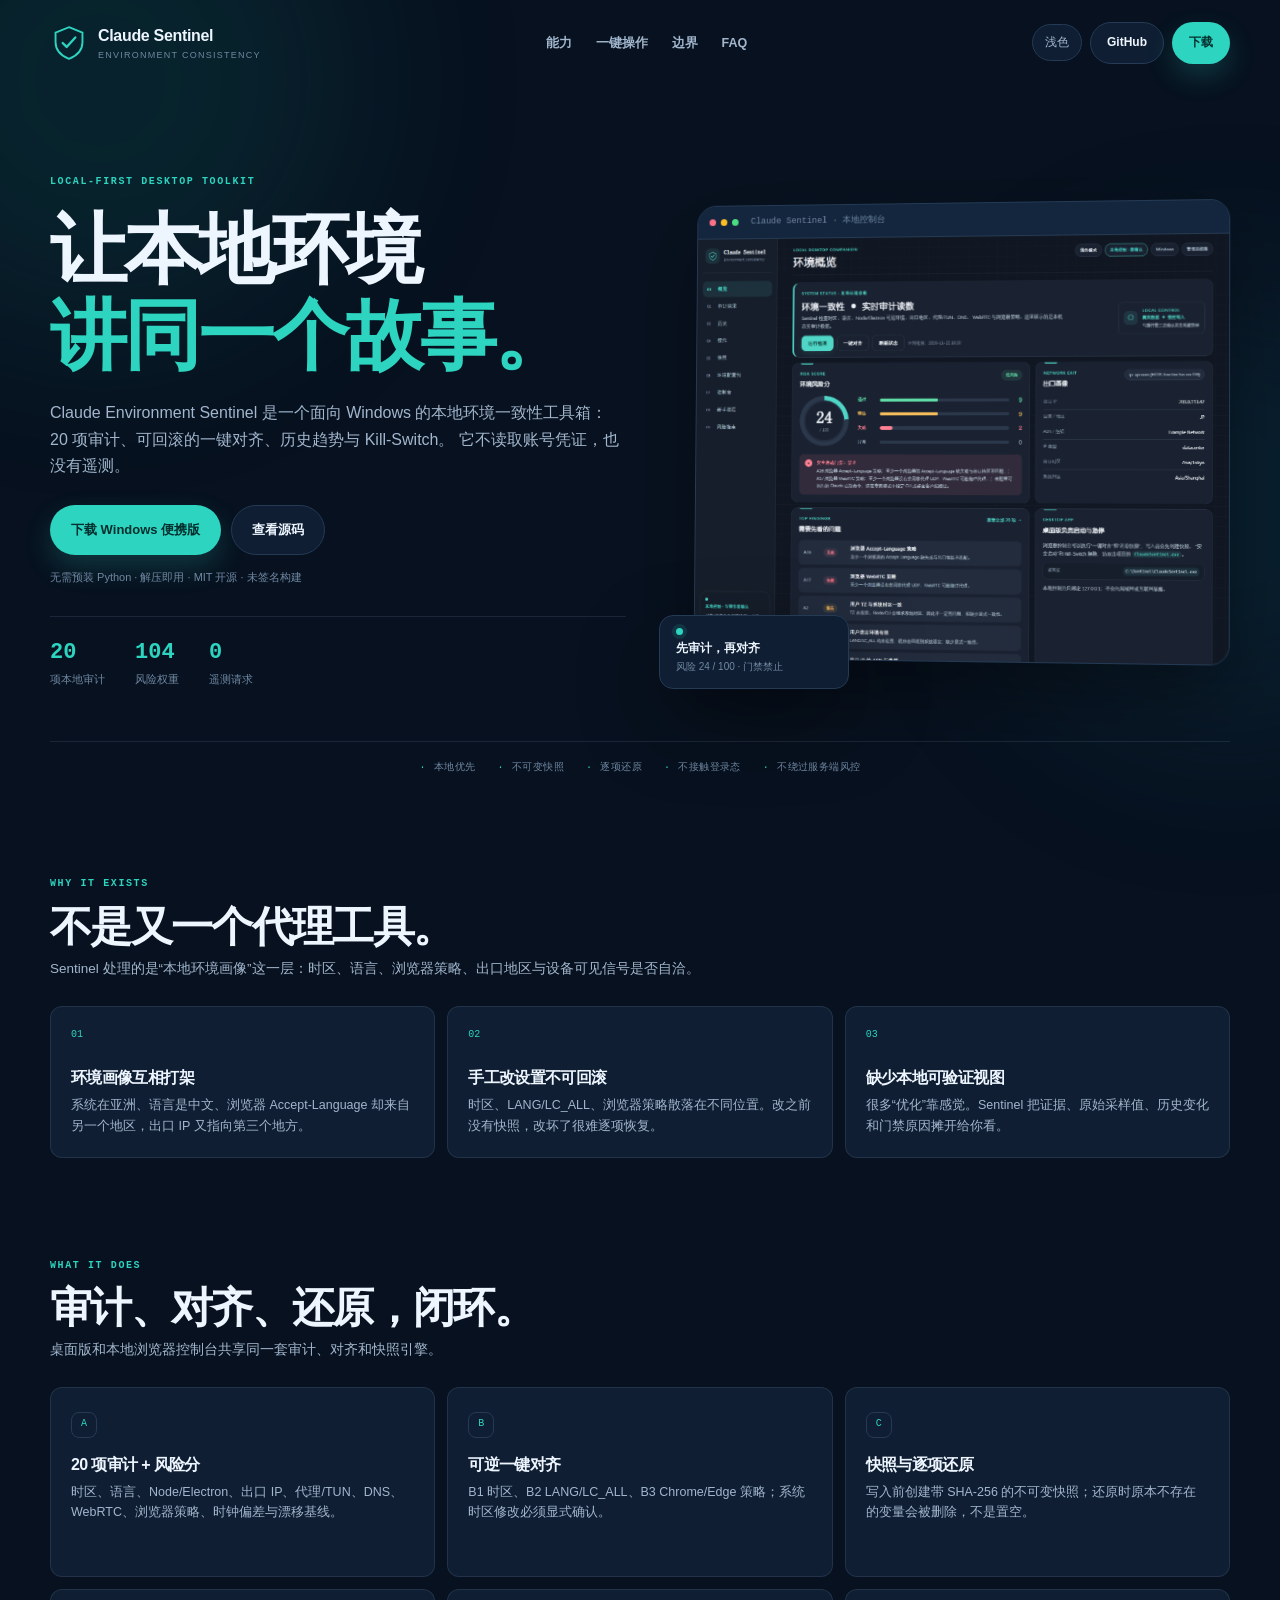
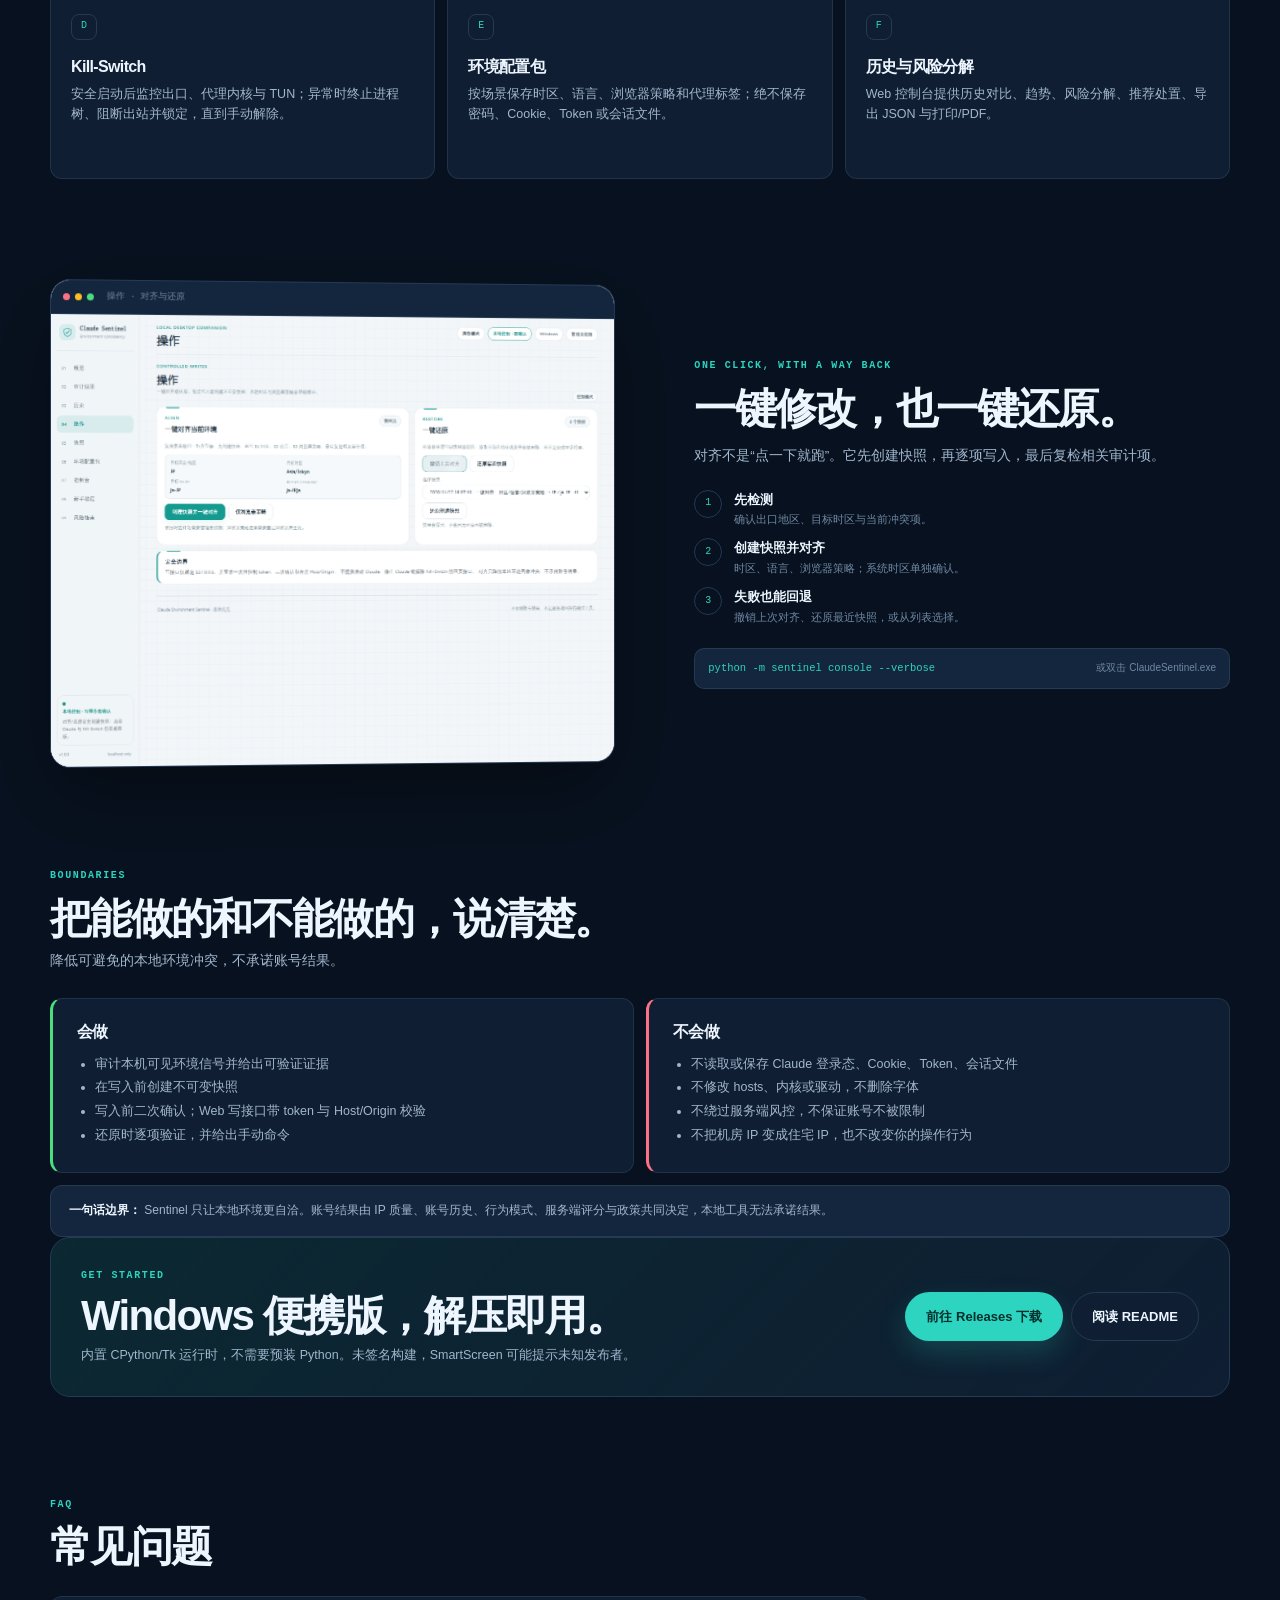
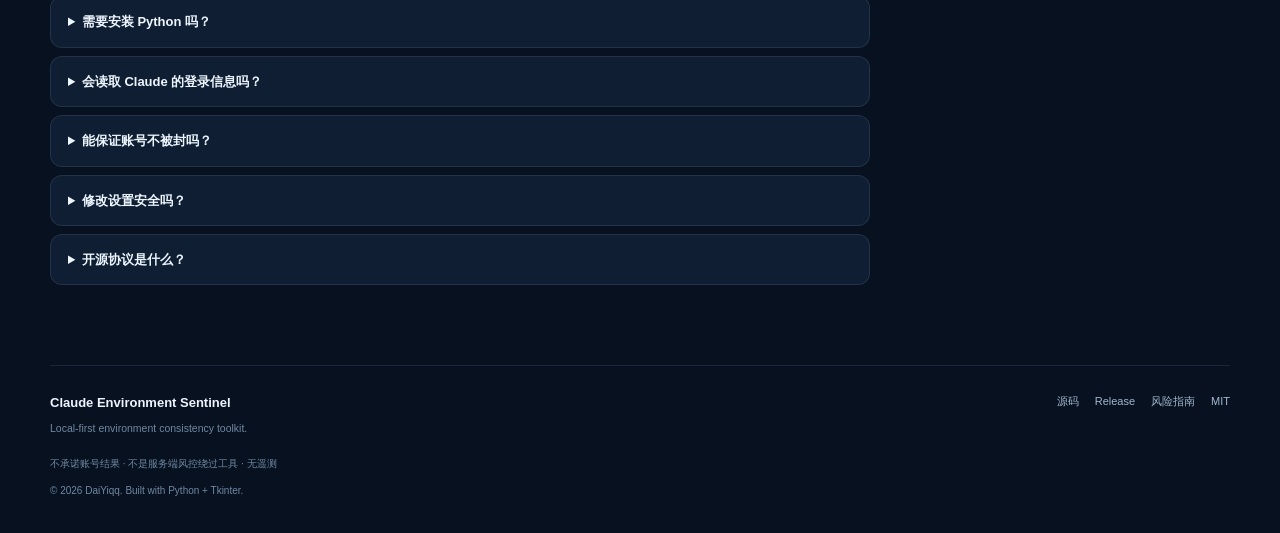
==== docs/index.html @ eeff3983 "Initial open-source release" ====
<!doctype html>
<html lang="zh-CN" data-theme="dark">
<head>
  <meta charset="utf-8">
  <meta name="viewport" content="width=device-width, initial-scale=1">
  <meta name="color-scheme" content="dark light">
  <meta name="theme-color" content="#07111f">
  <title>Claude Environment Sentinel — 本地环境一致性工具箱</title>
  <meta name="description" content="20 项本地环境审计、可回滚的一键对齐、历史趋势与 Kill-Switch。Windows 便携版，开源，本地优先。">
  <meta property="og:type" content="website">
  <meta property="og:title" content="Claude Environment Sentinel">
  <meta property="og:description" content="让本地环境讲同一个故事。20 项审计、快照式一键对齐、可回滚还原与 Kill-Switch。">
  <meta property="og:url" content="https://daiyiqq.github.io/claude-environment-sentinel/">
  <meta property="og:image" content="https://daiyiqq.github.io/claude-environment-sentinel/assets/overview-dark.png">
  <meta name="twitter:card" content="summary_large_image">
  <link rel="icon" href="assets/favicon.svg" type="image/svg+xml">
  <link rel="stylesheet" href="assets/site.css">
  <script>
    (function () {
      try {
        var forced = new URLSearchParams(window.location.search).get("theme");
        var saved = forced === "light" || forced === "dark" ? forced : localStorage.getItem("sentinel-site-theme");
        if (saved === "light" || saved === "dark") {
          document.documentElement.dataset.theme = saved;
          document.documentElement.style.colorScheme = saved;
        }
      } catch (_error) {}
    })();
  </script>
</head>
<body>
  <div class="ambient ambient-a" aria-hidden="true"></div>
  <div class="ambient ambient-b" aria-hidden="true"></div>

  <header class="site-header">
    <a class="brand" href="./" aria-label="Claude Environment Sentinel 首页">
      <svg class="brand-logo" viewBox="0 0 48 48" aria-hidden="true">
        <path d="M24 4 41 11v12c0 10-7 17-17 21C14 40 7 33 7 23V11L24 4Z" fill="none" stroke="currentColor" stroke-width="2.4"/>
        <path d="m16 24 5 5 11-12" fill="none" stroke="currentColor" stroke-width="3" stroke-linecap="round" stroke-linejoin="round"/>
      </svg>
      <span>
        <strong>Claude Sentinel</strong>
        <small>Environment consistency</small>
      </span>
    </a>
    <nav class="site-nav" aria-label="页面导航">
      <a href="#features">能力</a>
      <a href="#workflow">一键操作</a>
      <a href="#safety">边界</a>
      <a href="#faq">FAQ</a>
    </nav>
    <div class="header-actions">
      <button id="theme-toggle" class="theme-button" type="button" aria-label="切换深浅色">浅色</button>
      <a class="button button-ghost" href="https://github.com/DaiYiqq/claude-environment-sentinel">GitHub</a>
      <a class="button button-primary" href="https://github.com/DaiYiqq/claude-environment-sentinel/releases/latest">下载</a>
    </div>
  </header>

  <main>
    <section class="hero">
      <div class="hero-copy">
        <div class="eyebrow">LOCAL-FIRST DESKTOP TOOLKIT</div>
        <h1>让本地环境<br><em>讲同一个故事。</em></h1>
        <p class="lede">
          Claude Environment Sentinel 是一个面向 Windows 的本地环境一致性工具箱：
          20 项审计、可回滚的一键对齐、历史趋势与 Kill-Switch。
          它不读取账号凭证，也没有遥测。
        </p>
        <div class="hero-actions">
          <a class="button button-primary button-lg" href="https://github.com/DaiYiqq/claude-environment-sentinel/releases/latest">下载 Windows 便携版</a>
          <a class="button button-ghost button-lg" href="https://github.com/DaiYiqq/claude-environment-sentinel">查看源码</a>
        </div>
        <p class="hero-note">无需预装 Python · 解压即用 · MIT 开源 · 未签名构建</p>
        <dl class="hero-stats">
          <div><dt>20</dt><dd>项本地审计</dd></div>
          <div><dt>104</dt><dd>风险权重</dd></div>
          <div><dt>0</dt><dd>遥测请求</dd></div>
        </dl>
      </div>
      <div class="hero-visual">
        <div class="shot-frame">
          <div class="shot-bar"><span></span><span></span><span></span><small>Claude Sentinel · 本地控制台</small></div>
          <img src="assets/overview-dark.png" alt="Claude Environment Sentinel 环境概览界面" width="1414" height="1107">
        </div>
        <div class="floating-card">
          <span class="status-dot"></span>
          <strong>先审计，再对齐</strong>
          <small>风险 24 / 100 · 门禁禁止</small>
        </div>
      </div>
    </section>

    <section class="trust-strip" aria-label="产品原则">
      <span>本地优先</span>
      <span>不可变快照</span>
      <span>逐项还原</span>
      <span>不接触登录态</span>
      <span>不绕过服务端风控</span>
    </section>

    <section class="section" id="problem">
      <div class="section-heading">
        <div class="eyebrow">WHY IT EXISTS</div>
        <h2>不是又一个代理工具。</h2>
        <p>Sentinel 处理的是“本地环境画像”这一层：时区、语言、浏览器策略、出口地区与设备可见信号是否自洽。</p>
      </div>
      <div class="grid three">
        <article class="card">
          <div class="icon">01</div>
          <h3>环境画像互相打架</h3>
          <p>系统在亚洲、语言是中文、浏览器 Accept-Language 却来自另一个地区，出口 IP 又指向第三个地方。</p>
        </article>
        <article class="card">
          <div class="icon">02</div>
          <h3>手工改设置不可回滚</h3>
          <p>时区、LANG/LC_ALL、浏览器策略散落在不同位置。改之前没有快照，改坏了很难逐项恢复。</p>
        </article>
        <article class="card">
          <div class="icon">03</div>
          <h3>缺少本地可验证视图</h3>
          <p>很多“优化”靠感觉。Sentinel 把证据、原始采样值、历史变化和门禁原因摊开给你看。</p>
        </article>
      </div>
    </section>

    <section class="section" id="features">
      <div class="section-heading">
        <div class="eyebrow">WHAT IT DOES</div>
        <h2>审计、对齐、还原，闭环。</h2>
        <p>桌面版和本地浏览器控制台共享同一套审计、对齐和快照引擎。</p>
      </div>
      <div class="grid three feature-grid">
        <article class="card feature">
          <span class="tag">A</span>
          <h3>20 项审计 + 风险分</h3>
          <p>时区、语言、Node/Electron、出口 IP、代理/TUN、DNS、WebRTC、浏览器策略、时钟偏差与漂移基线。</p>
        </article>
        <article class="card feature">
          <span class="tag">B</span>
          <h3>可逆一键对齐</h3>
          <p>B1 时区、B2 LANG/LC_ALL、B3 Chrome/Edge 策略；系统时区修改必须显式确认。</p>
        </article>
        <article class="card feature">
          <span class="tag">C</span>
          <h3>快照与逐项还原</h3>
          <p>写入前创建带 SHA-256 的不可变快照；还原时原本不存在的变量会被删除，不是置空。</p>
        </article>
        <article class="card feature">
          <span class="tag">D</span>
          <h3>Kill-Switch</h3>
          <p>安全启动后监控出口、代理内核与 TUN；异常时终止进程树、阻断出站并锁定，直到手动解除。</p>
        </article>
        <article class="card feature">
          <span class="tag">E</span>
          <h3>环境配置包</h3>
          <p>按场景保存时区、语言、浏览器策略和代理标签；绝不保存密码、Cookie、Token 或会话文件。</p>
        </article>
        <article class="card feature">
          <span class="tag">F</span>
          <h3>历史与风险分解</h3>
          <p>Web 控制台提供历史对比、趋势、风险分解、推荐处置、导出 JSON 与打印/PDF。</p>
        </article>
      </div>
    </section>

    <section class="section split" id="workflow">
      <div class="split-media">
        <div class="shot-frame light-frame">
          <div class="shot-bar"><span></span><span></span><span></span><small>操作 · 对齐与还原</small></div>
          <img src="assets/actions-light.png" alt="一键对齐与一键还原操作界面" width="1414" height="1107" loading="lazy">
        </div>
      </div>
      <div class="split-copy">
        <div class="eyebrow">ONE CLICK, WITH A WAY BACK</div>
        <h2>一键修改，也一键还原。</h2>
        <p>对齐不是“点一下就跑”。它先创建快照，再逐项写入，最后复检相关审计项。</p>
        <ol class="steps">
          <li><span>1</span><div><strong>先检测</strong><small>确认出口地区、目标时区与当前冲突项。</small></div></li>
          <li><span>2</span><div><strong>创建快照并对齐</strong><small>时区、语言、浏览器策略；系统时区单独确认。</small></div></li>
          <li><span>3</span><div><strong>失败也能回退</strong><small>撤销上次对齐、还原最近快照，或从列表选择。</small></div></li>
        </ol>
        <div class="mini-code"><code>python -m sentinel console --verbose</code><span>或双击 ClaudeSentinel.exe</span></div>
      </div>
    </section>

    <section class="section" id="safety">
      <div class="section-heading">
        <div class="eyebrow">BOUNDARIES</div>
        <h2>把能做的和不能做的，说清楚。</h2>
        <p>降低可避免的本地环境冲突，不承诺账号结果。</p>
      </div>
      <div class="grid two safety-grid">
        <article class="card safety-card good">
          <h3>会做</h3>
          <ul>
            <li>审计本机可见环境信号并给出可验证证据</li>
            <li>在写入前创建不可变快照</li>
            <li>写入前二次确认；Web 写接口带 token 与 Host/Origin 校验</li>
            <li>还原时逐项验证，并给出手动命令</li>
          </ul>
        </article>
        <article class="card safety-card bad">
          <h3>不会做</h3>
          <ul>
            <li>不读取或保存 Claude 登录态、Cookie、Token、会话文件</li>
            <li>不修改 hosts、内核或驱动，不删除字体</li>
            <li>不绕过服务端风控，不保证账号不被限制</li>
            <li>不把机房 IP 变成住宅 IP，也不改变你的操作行为</li>
          </ul>
        </article>
      </div>
      <div class="boundary-note">
        <strong>一句话边界：</strong>
        Sentinel 只让本地环境更自洽。账号结果由 IP 质量、账号历史、行为模式、服务端评分与政策共同决定，本地工具无法承诺结果。
      </div>
    </section>

    <section class="section download" id="download">
      <div>
        <div class="eyebrow">GET STARTED</div>
        <h2>Windows 便携版，解压即用。</h2>
        <p>内置 CPython/Tk 运行时，不需要预装 Python。未签名构建，SmartScreen 可能提示未知发布者。</p>
      </div>
      <div class="download-actions">
        <a class="button button-primary button-lg" href="https://github.com/DaiYiqq/claude-environment-sentinel/releases/latest">前往 Releases 下载</a>
        <a class="button button-ghost button-lg" href="https://github.com/DaiYiqq/claude-environment-sentinel#readme">阅读 README</a>
      </div>
    </section>

    <section class="section" id="faq">
      <div class="section-heading">
        <div class="eyebrow">FAQ</div>
        <h2>常见问题</h2>
      </div>
      <div class="faq">
        <details>
          <summary>需要安装 Python 吗？</summary>
          <p>使用 Windows 便携版不需要。便携包内含运行时。从源码运行才需要 Python 3.10+ 和 Tkinter。</p>
        </details>
        <details>
          <summary>会读取 Claude 的登录信息吗？</summary>
          <p>不会。Sentinel 不读取 Claude 登录态、Cookie、Token、会话文件或浏览器账号资料；它只读取环境变量、系统时区、浏览器语言/WebRTC 策略、网络元数据和客户端版本。</p>
        </details>
        <details>
          <summary>能保证账号不被封吗？</summary>
          <p>不能。Sentinel 只降低本地环境画像冲突这一层可避免风险，不承诺账号结果，也不是服务端风控的绕过工具。</p>
        </details>
        <details>
          <summary>修改设置安全吗？</summary>
          <p>对齐前会创建不可变快照，还原时逐项写回；原本不存在的环境变量会被删除。系统时区和防火墙操作需要管理员权限。</p>
        </details>
        <details>
          <summary>开源协议是什么？</summary>
          <p>MIT License。源码、Issue 和 Release 都在 GitHub：<a href="https://github.com/DaiYiqq/claude-environment-sentinel">DaiYiqq/claude-environment-sentinel</a>。</p>
        </details>
      </div>
    </section>
  </main>

  <footer class="site-footer">
    <div class="footer-brand">
      <strong>Claude Environment Sentinel</strong>
      <span>Local-first environment consistency toolkit.</span>
    </div>
    <div class="footer-links">
      <a href="https://github.com/DaiYiqq/claude-environment-sentinel">源码</a>
      <a href="https://github.com/DaiYiqq/claude-environment-sentinel/releases/latest">Release</a>
      <a href="https://github.com/DaiYiqq/claude-environment-sentinel/blob/main/docs/anti-ban-guide.md">风险指南</a>
      <a href="https://github.com/DaiYiqq/claude-environment-sentinel/blob/main/LICENSE">MIT</a>
    </div>
    <p class="footer-note">不承诺账号结果 · 不是服务端风控绕过工具 · 无遥测</p>
    <p class="footer-copy">© <span id="year">2026</span> DaiYiqq. Built with Python + Tkinter.</p>
  </footer>

  <script src="assets/site.js"></script>
</body>
</html>
---- docs/assets/site.css ----
:root {
  --bg: #07111f;
  --bg-soft: #0b1829;
  --panel: #0f1e32;
  --panel-2: #14263d;
  --line: #243a55;
  --line-soft: rgba(148, 177, 210, 0.14);
  --text: #edf5ff;
  --muted: #a2b6cd;
  --faint: #7088a3;
  --accent: #2dd4bf;
  --accent-2: #22b8cf;
  --accent-ink: #042f2e;
  --danger: #fb7185;
  --warn: #fbbf24;
  --pass: #4ade80;
  --radius: 20px;
  --radius-sm: 12px;
  --shadow: 0 30px 80px rgba(0, 0, 0, 0.38);
  --font: "Segoe UI", "Microsoft YaHei UI", "Microsoft YaHei", "PingFang SC", "Noto Sans CJK SC", sans-serif;
  --mono: "Cascadia Code", "SFMono-Regular", Consolas, "Liberation Mono", monospace;
}

html[data-theme="light"] {
  --bg: #f4f8fc;
  --bg-soft: #eaf2fa;
  --panel: #ffffff;
  --panel-2: #f2f7fc;
  --line: #d3e0ee;
  --line-soft: rgba(30, 64, 100, 0.12);
  --text: #142033;
  --muted: #52657d;
  --faint: #74869b;
  --accent: #0f766e;
  --accent-2: #0e7490;
  --accent-ink: #f0fdfa;
  --shadow: 0 30px 80px rgba(31, 64, 100, 0.14);
}

* { box-sizing: border-box; }
html { scroll-behavior: smooth; }
body {
  margin: 0;
  background: var(--bg);
  color: var(--text);
  font-family: var(--font);
  line-height: 1.65;
  -webkit-font-smoothing: antialiased;
  overflow-x: hidden;
}
a { color: inherit; }
img { display: block; max-width: 100%; }
button { font: inherit; }
::selection { background: rgba(45, 212, 191, 0.28); }

.ambient {
  position: fixed;
  z-index: -1;
  border-radius: 50%;
  filter: blur(90px);
  opacity: 0.18;
  pointer-events: none;
}
.ambient-a { width: 520px; height: 520px; left: -160px; top: -180px; background: #0f766e; }
.ambient-b { width: 460px; height: 460px; right: -180px; top: 280px; background: #155e75; }
html[data-theme="light"] .ambient { opacity: 0.08; }

.site-header {
  width: min(1180px, calc(100% - 40px));
  margin: 0 auto;
  padding: 22px 0;
  display: grid;
  grid-template-columns: auto 1fr auto;
  align-items: center;
  gap: 26px;
  position: relative;
  z-index: 5;
}
.brand { display: flex; align-items: center; gap: 10px; text-decoration: none; }
.brand-logo { width: 38px; height: 38px; color: var(--accent); }
.brand strong { display: block; font-size: 16px; letter-spacing: -0.02em; }
.brand small { display: block; color: var(--faint); font-size: 9px; letter-spacing: 0.14em; text-transform: uppercase; margin-top: -2px; }
.site-nav { display: flex; justify-content: center; gap: 24px; }
.site-nav a { color: var(--muted); text-decoration: none; font-size: 12.5px; font-weight: 600; }
.site-nav a:hover { color: var(--accent); }
.header-actions { display: flex; align-items: center; gap: 8px; }
.theme-button {
  border: 1px solid var(--line); background: var(--panel); color: var(--muted);
  border-radius: 999px; padding: 8px 12px; cursor: pointer; font-size: 11.5px;
}
.theme-button:hover { color: var(--accent); border-color: var(--accent); }
.button {
  display: inline-flex; align-items: center; justify-content: center; gap: 8px;
  border: 1px solid var(--line); border-radius: 999px; padding: 10px 16px;
  font-size: 12px; font-weight: 700; text-decoration: none; color: var(--text);
  transition: transform 120ms ease, background 160ms ease, border-color 160ms ease;
}
.button:hover { transform: translateY(-1px); }
.button-primary { background: var(--accent); color: var(--accent-ink); border-color: transparent; box-shadow: 0 12px 28px rgba(45, 212, 191, 0.2); }
.button-primary:hover { filter: brightness(1.05); }
.button-ghost { background: var(--panel); }
.button-ghost:hover { border-color: var(--faint); background: var(--panel-2); }
.button-lg { padding: 13px 20px; font-size: 13px; }

main { width: min(1180px, calc(100% - 40px)); margin: 0 auto; }
.eyebrow { color: var(--accent); font-family: var(--mono); font-size: 10px; letter-spacing: 0.16em; font-weight: 700; }
h1, h2, h3 { letter-spacing: -0.04em; line-height: 1.12; margin: 0; }
h1 { font-size: clamp(42px, 6vw, 78px); font-weight: 900; }
h1 em { font-style: normal; color: var(--accent); }
h2 { font-size: clamp(28px, 3.5vw, 42px); font-weight: 850; }
h3 { font-size: 16px; font-weight: 800; }

.hero {
  display: grid; grid-template-columns: minmax(0, 1.02fr) minmax(0, 0.98fr);
  gap: clamp(26px, 4vw, 54px); align-items: center;
  padding: clamp(38px, 7vw, 88px) 0 52px;
}
.hero-copy, .hero-visual, .split-copy, .split-media { min-width: 0; }
.hero-copy .eyebrow { margin-bottom: 16px; }
.lede { color: var(--muted); font-size: clamp(14px, 1.6vw, 16px); max-width: 600px; margin: 22px 0 0; }
.hero-actions { display: flex; flex-wrap: wrap; gap: 10px; margin-top: 26px; }
.hero-note { color: var(--faint); font-size: 11px; margin: 13px 0 0; }
.hero-stats { display: flex; gap: 30px; margin: 30px 0 0; padding: 18px 0 0; border-top: 1px solid var(--line-soft); }
.hero-stats div { display: flex; flex-direction: column; }
.hero-stats dt { font-family: var(--mono); font-size: 22px; font-weight: 700; color: var(--accent); }
.hero-stats dd { margin: 0; color: var(--faint); font-size: 10.5px; }

.hero-visual { position: relative; width: 100%; max-width: 100%; }
.shot-frame {
  border: 1px solid var(--line); border-radius: var(--radius); overflow: hidden;
  background: var(--panel); box-shadow: var(--shadow);
  transform: perspective(1200px) rotateY(-4deg) rotateX(1deg);
  transform-origin: center right;
}
html[data-theme="light"] .shot-frame { box-shadow: 0 30px 80px rgba(31, 64, 100, 0.18); }
.shot-bar { display: flex; align-items: center; gap: 5px; padding: 9px 12px; background: var(--panel-2); border-bottom: 1px solid var(--line-soft); }
.shot-bar span { width: 7px; height: 7px; border-radius: 50%; background: var(--line); }
.shot-bar span:first-child { background: #fb7185; }
.shot-bar span:nth-child(2) { background: #fbbf24; }
.shot-bar span:nth-child(3) { background: #4ade80; }
.shot-bar small { margin-left: 8px; color: var(--faint); font-family: var(--mono); font-size: 9px; }
.shot-frame img { width: 100%; height: auto; }
.floating-card {
  position: absolute; left: -18px; bottom: -24px;
  display: flex; flex-direction: column; gap: 1px;
  padding: 12px 16px; border: 1px solid var(--line); border-radius: 14px;
  background: var(--panel); box-shadow: var(--shadow); min-width: 190px;
}
.floating-card strong { font-size: 12px; }
.floating-card small { color: var(--faint); font-size: 10px; }
.status-dot { width: 7px; height: 7px; border-radius: 50%; background: var(--accent); margin-bottom: 3px; box-shadow: 0 0 0 4px rgba(45, 212, 191, 0.12); }

.trust-strip {
  display: flex; flex-wrap: wrap; justify-content: center; gap: 8px 22px;
  padding: 18px 0 0; border-top: 1px solid var(--line-soft);
  color: var(--faint); font-family: var(--mono); font-size: 10px; letter-spacing: 0.04em;
}
.trust-strip span::before { content: "·"; color: var(--accent); margin-right: 8px; }

.section { padding: clamp(62px, 8vw, 100px) 0 0; }
.section-heading { max-width: 680px; margin-bottom: 26px; }
.section-heading h2 { margin: 10px 0 8px; }
.section-heading p { color: var(--muted); font-size: 13.5px; margin: 0; }
.grid { display: grid; gap: 12px; }
.grid.three { grid-template-columns: repeat(3, minmax(0, 1fr)); }
.grid.two { grid-template-columns: repeat(2, minmax(0, 1fr)); }
.card {
  border: 1px solid var(--line-soft); border-radius: var(--radius-sm);
  background: var(--panel); padding: 20px;
  transition: border-color 160ms ease, transform 160ms ease, background 160ms ease;
}
.card:hover { border-color: var(--line); transform: translateY(-2px); }
.reveal { opacity: 0; transform: translateY(14px); transition: opacity 500ms ease, transform 500ms ease; }
.reveal.in-view { opacity: 1; transform: none; }
.card p { color: var(--muted); font-size: 12.5px; margin: 8px 0 0; }
.icon { font-family: var(--mono); color: var(--accent); font-size: 10px; margin-bottom: 26px; }
.feature-grid .card { min-height: 190px; }
.tag {
  display: inline-flex; width: 26px; height: 26px; align-items: center; justify-content: center;
  border: 1px solid var(--line); border-radius: 8px; color: var(--accent);
  font-family: var(--mono); font-size: 10px; margin-bottom: 18px;
}

.split { display: grid; grid-template-columns: minmax(0, 1.04fr) minmax(0, 0.96fr); gap: clamp(28px, 5vw, 64px); align-items: center; }
.split-media .shot-frame { transform: perspective(1200px) rotateY(3deg); transform-origin: center left; }
.light-frame { background: #f4f8fc; }
.split-copy h2 { margin: 10px 0 12px; }
.split-copy > p { color: var(--muted); font-size: 13.5px; }
.steps { list-style: none; padding: 0; margin: 22px 0; display: flex; flex-direction: column; gap: 10px; }
.steps li { display: flex; gap: 12px; align-items: flex-start; }
.steps li > span { flex: 0 0 28px; width: 28px; height: 28px; border-radius: 50%; border: 1px solid var(--line); display: flex; align-items: center; justify-content: center; color: var(--accent); font-family: var(--mono); font-size: 10px; }
.steps strong { display: block; font-size: 12.5px; }
.steps small { display: block; color: var(--faint); font-size: 11px; }
.mini-code { display: flex; flex-wrap: wrap; gap: 8px; align-items: center; padding: 11px 13px; border: 1px solid var(--line-soft); border-radius: 10px; background: var(--panel-2); }
.mini-code code { font-family: var(--mono); font-size: 10.5px; color: var(--accent); }
.mini-code span { margin-left: auto; color: var(--faint); font-size: 10px; }

.safety-grid { align-items: stretch; }
.safety-card { padding: 24px; }
.safety-card h3 { margin-bottom: 12px; }
.safety-card ul { margin: 0; padding-left: 18px; color: var(--muted); font-size: 12.5px; line-height: 1.9; }
.safety-card.good { border-left: 3px solid var(--pass); }
.safety-card.bad { border-left: 3px solid var(--danger); }
.boundary-note { margin-top: 12px; padding: 15px 18px; border: 1px solid var(--line-soft); border-radius: 12px; background: var(--panel-2); color: var(--muted); font-size: 12px; }
.boundary-note strong { color: var(--text); }

.download { display: flex; justify-content: space-between; align-items: center; gap: 22px; padding: 30px; border: 1px solid var(--line); border-radius: var(--radius); background: linear-gradient(135deg, rgba(45, 212, 191, 0.12), var(--panel)); }
.download h2 { margin: 8px 0 6px; }
.download p { color: var(--muted); margin: 0; font-size: 12.5px; }
.download-actions { display: flex; flex-wrap: wrap; gap: 8px; flex: 0 0 auto; }

.faq { display: flex; flex-direction: column; gap: 8px; max-width: 820px; }
details { border: 1px solid var(--line-soft); border-radius: 12px; background: var(--panel); padding: 14px 17px; }
summary { cursor: pointer; font-size: 13px; font-weight: 700; }
details p { color: var(--muted); font-size: 12.5px; margin: 8px 0 0; }
details a { color: var(--accent); }

.site-footer {
  width: min(1180px, calc(100% - 40px)); margin: 80px auto 0;
  padding: 26px 0 34px; border-top: 1px solid var(--line-soft);
  display: grid; grid-template-columns: 1fr auto; gap: 8px 20px; align-items: start;
}
.footer-brand strong { display: block; font-size: 13px; }
.footer-brand span { color: var(--faint); font-size: 10.5px; }
.footer-links { display: flex; gap: 16px; }
.footer-links a { color: var(--muted); text-decoration: none; font-size: 11px; }
.footer-links a:hover { color: var(--accent); }
.footer-note, .footer-copy { grid-column: 1 / -1; margin: 8px 0 0; color: var(--faint); font-size: 10px; }
.footer-copy { margin-top: 2px; }

@media (max-width: 980px) {
  .site-header { grid-template-columns: auto auto; }
  .site-nav { display: none; }
  .header-actions { justify-self: end; }
  .hero { grid-template-columns: 1fr; }
  .hero-visual { max-width: 760px; }
  .shot-frame { transform: none; }
  .floating-card { left: 12px; bottom: -16px; }
  .split { grid-template-columns: 1fr; }
  .grid.three { grid-template-columns: 1fr 1fr; }
}
@media (max-width: 640px) {
  main, .site-header, .site-footer { width: min(calc(100% - 28px), 1180px); }
  .site-header { grid-template-columns: 1fr auto; gap: 10px; }
  .brand small { display: none; }
  .brand strong { font-size: 14px; }
  .header-actions { gap: 4px; }
  .header-actions .button-ghost { display: none; }
  .header-actions .button { padding: 8px 11px; font-size: 11px; }
  .theme-button { padding: 7px 9px; font-size: 10.5px; }
  .hero { padding-top: 34px; gap: 22px; }
  h1 { font-size: 40px; }
  .lede { font-size: 13px; }
  .hero-stats { gap: 18px; }
  .shot-frame, .hero-visual { width: 100%; }
  .grid.three, .grid.two { grid-template-columns: 1fr; }
  .download { flex-direction: column; align-items: flex-start; padding: 22px; }
  .download-actions { width: 100%; }
  .download-actions .button { flex: 1; }
  .site-footer { grid-template-columns: 1fr; }
  .footer-links { flex-wrap: wrap; }
}
@media (prefers-reduced-motion: reduce) {
  html { scroll-behavior: auto; }
  *, *::before, *::after { transition-duration: 0.01ms !important; animation-duration: 0.01ms !important; }
}
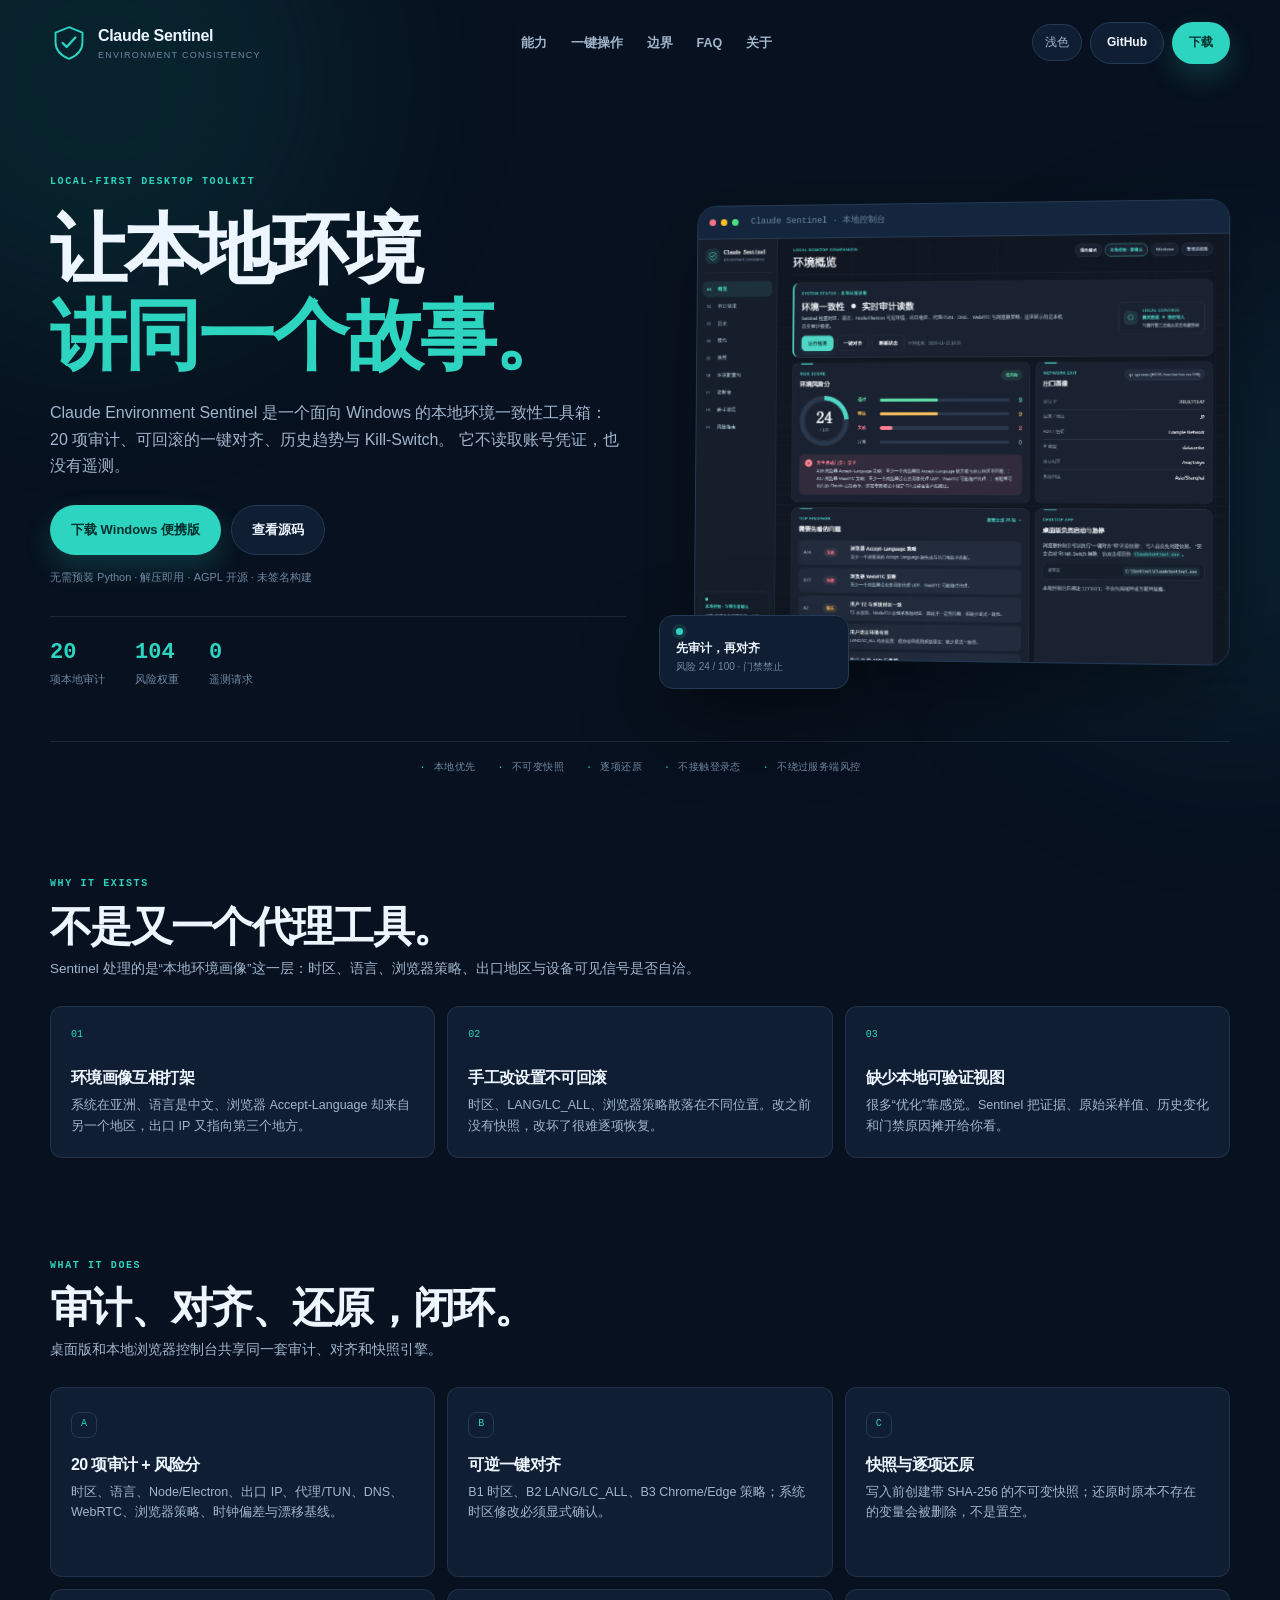
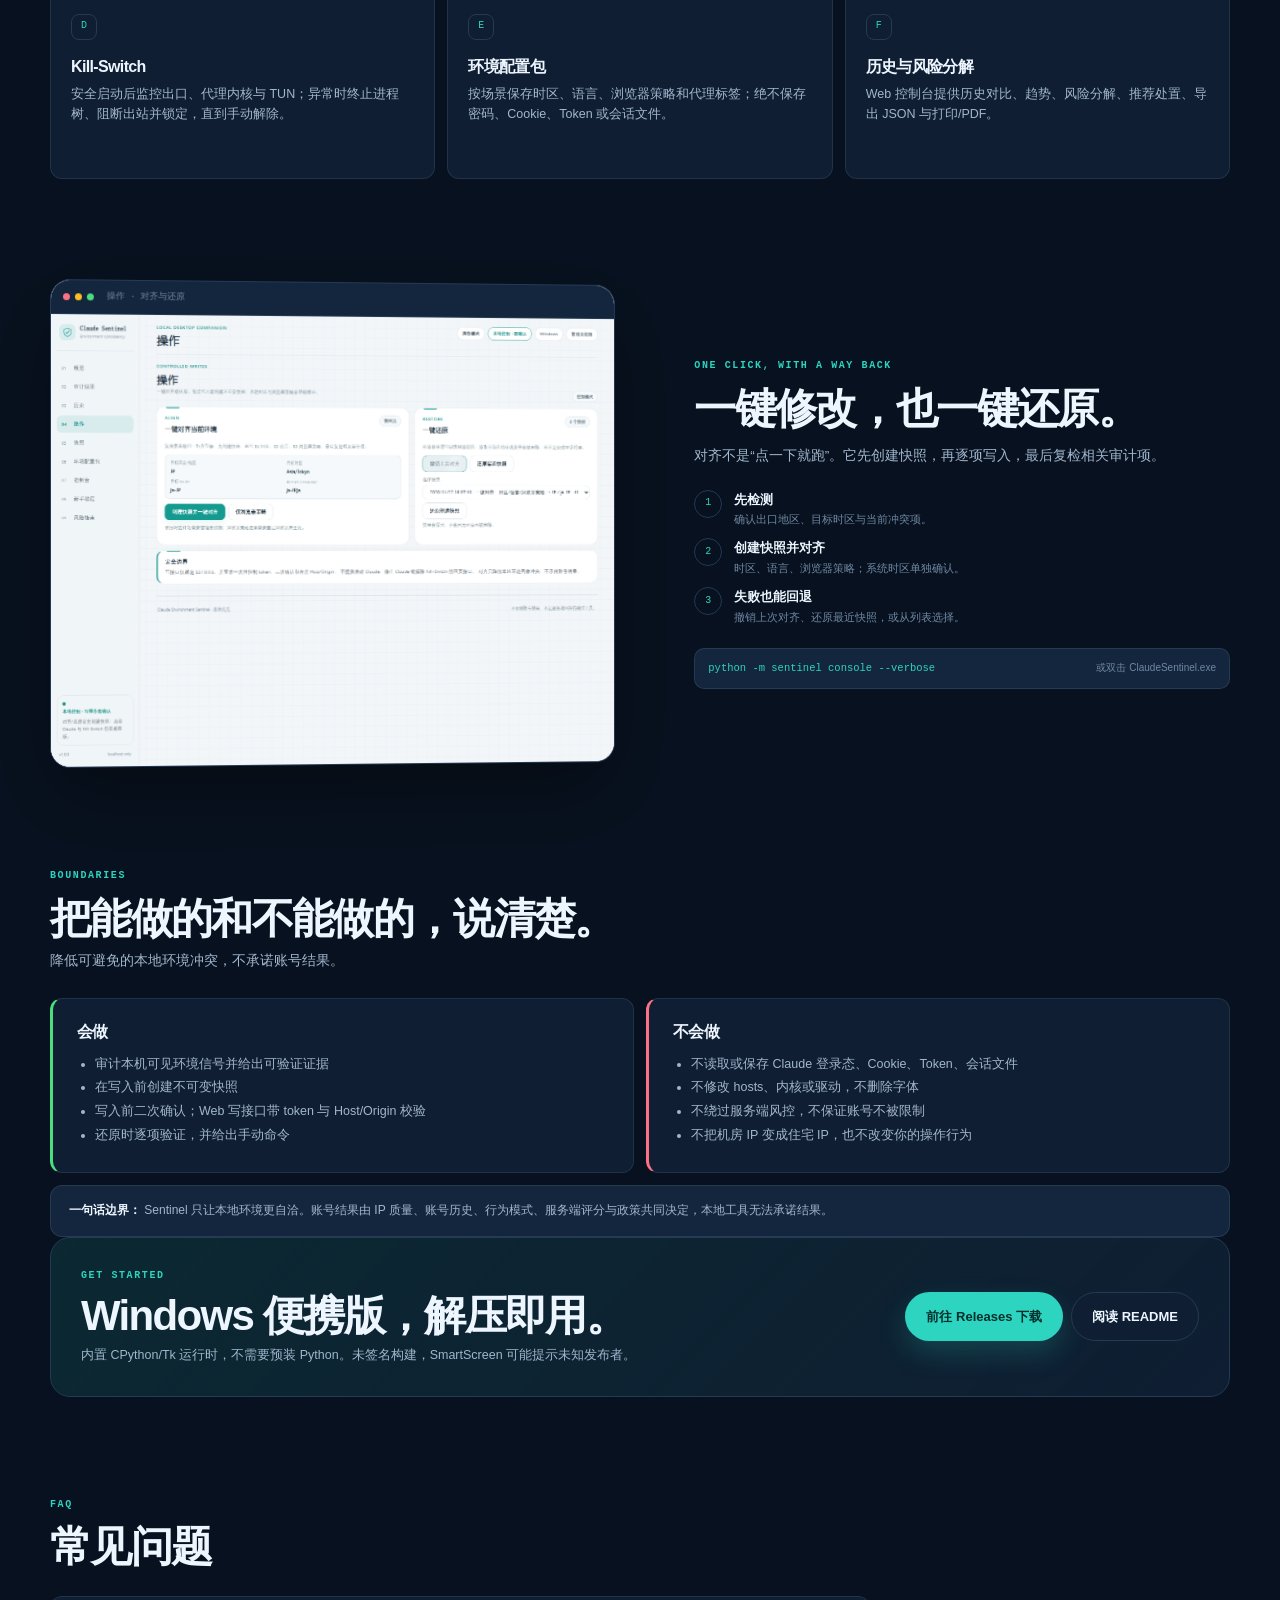
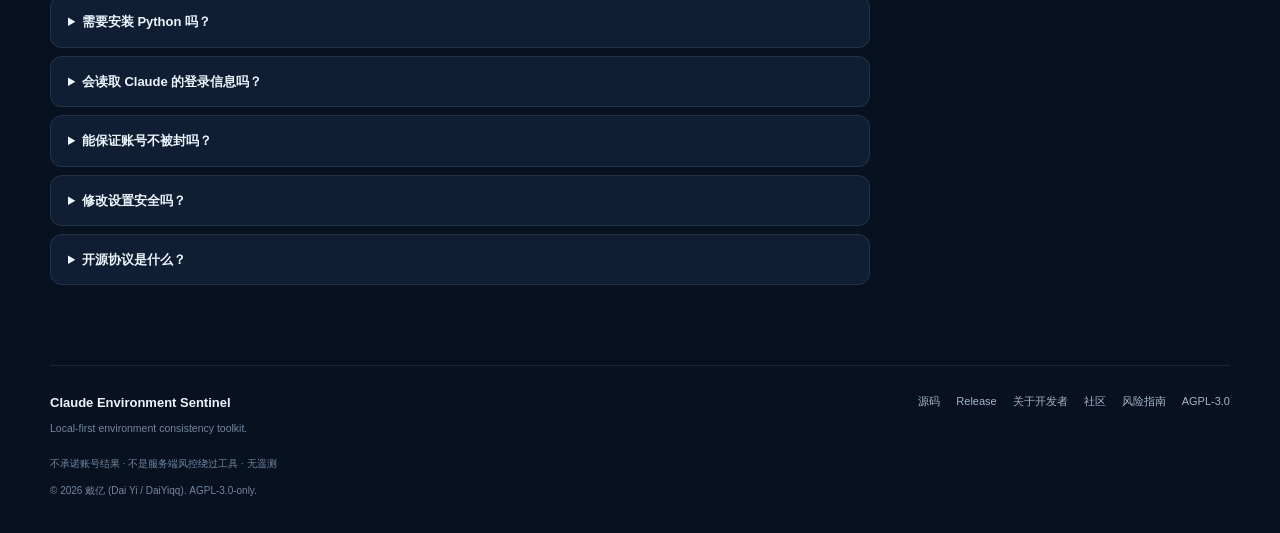
==== commit 6b028b51: "Add multilingual docs, developer page, community governance, and AGPL-3.0" ====
--- a/docs/index.html
+++ b/docs/index.html
@@ -48,6 +48,7 @@
       <a href="#workflow">一键操作</a>
       <a href="#safety">边界</a>
       <a href="#faq">FAQ</a>
+      <a href="about.html">关于</a>
     </nav>
     <div class="header-actions">
       <button id="theme-toggle" class="theme-button" type="button" aria-label="切换深浅色">浅色</button>
@@ -70,7 +71,7 @@
           <a class="button button-primary button-lg" href="https://github.com/DaiYiqq/claude-environment-sentinel/releases/latest">下载 Windows 便携版</a>
           <a class="button button-ghost button-lg" href="https://github.com/DaiYiqq/claude-environment-sentinel">查看源码</a>
         </div>
-        <p class="hero-note">无需预装 Python · 解压即用 · MIT 开源 · 未签名构建</p>
+        <p class="hero-note">无需预装 Python · 解压即用 · AGPL 开源 · 未签名构建</p>
         <dl class="hero-stats">
           <div><dt>20</dt><dd>项本地审计</dd></div>
           <div><dt>104</dt><dd>风险权重</dd></div>
@@ -251,7 +252,7 @@
         </details>
         <details>
           <summary>开源协议是什么？</summary>
-          <p>MIT License。源码、Issue 和 Release 都在 GitHub：<a href="https://github.com/DaiYiqq/claude-environment-sentinel">DaiYiqq/claude-environment-sentinel</a>。</p>
+          <p>从 v1.1.0 起使用 AGPL-3.0-only；v1.0.0 的历史 MIT 授权继续有效。源码、Issue 和 Release 都在 GitHub：<a href="https://github.com/DaiYiqq/claude-environment-sentinel">DaiYiqq/claude-environment-sentinel</a>。</p>
         </details>
       </div>
     </section>
@@ -265,11 +266,13 @@
     <div class="footer-links">
       <a href="https://github.com/DaiYiqq/claude-environment-sentinel">源码</a>
       <a href="https://github.com/DaiYiqq/claude-environment-sentinel/releases/latest">Release</a>
+      <a href="about.html">关于开发者</a>
+      <a href="https://github.com/DaiYiqq/claude-environment-sentinel/discussions">社区</a>
       <a href="https://github.com/DaiYiqq/claude-environment-sentinel/blob/main/docs/anti-ban-guide.md">风险指南</a>
-      <a href="https://github.com/DaiYiqq/claude-environment-sentinel/blob/main/LICENSE">MIT</a>
+      <a href="https://github.com/DaiYiqq/claude-environment-sentinel/blob/main/LICENSE">AGPL-3.0</a>
     </div>
     <p class="footer-note">不承诺账号结果 · 不是服务端风控绕过工具 · 无遥测</p>
-    <p class="footer-copy">© <span id="year">2026</span> DaiYiqq. Built with Python + Tkinter.</p>
+    <p class="footer-copy">© <span id="year">2026</span> 戴亿 (Dai Yi / DaiYiqq). AGPL-3.0-only.</p>
   </footer>
 
   <script src="assets/site.js"></script>
--- a/docs/assets/site.css
+++ b/docs/assets/site.css
@@ -228,6 +228,60 @@
 .footer-note, .footer-copy { grid-column: 1 / -1; margin: 8px 0 0; color: var(--faint); font-size: 10px; }
 .footer-copy { margin-top: 2px; }
 
+/* -------------------------------------------------------------- About page */
+.about-hero { padding: clamp(38px, 7vw, 80px) 0 24px; max-width: 860px; }
+.about-hero h1 { margin: 10px 0 14px; }
+.language-row { display: flex; flex-wrap: wrap; gap: 8px 16px; align-items: center; margin-top: 22px; color: var(--faint); font-size: 11px; }
+.language-row a { color: var(--accent); text-decoration: none; font-weight: 700; }
+.about-grid { display: grid; grid-template-columns: minmax(0, 1.25fr) minmax(300px, 0.75fr); gap: 12px; align-items: stretch; }
+.profile-card { display: flex; gap: 22px; align-items: flex-start; padding: 26px; }
+.profile-avatar {
+  flex: 0 0 82px; width: 82px; height: 82px; border-radius: 22px;
+  display: flex; align-items: center; justify-content: center;
+  background: linear-gradient(135deg, rgba(45, 212, 191, 0.22), rgba(34, 184, 207, 0.08));
+  border: 1px solid var(--line); color: var(--accent);
+  font-family: var(--font); font-size: 38px; font-weight: 900;
+}
+.profile-card h2 { font-size: clamp(25px, 3vw, 34px); margin: 4px 0 4px; }
+.profile-card h2 span { color: var(--muted); font-size: 0.58em; font-weight: 600; margin-left: 7px; }
+.profile-handle { color: var(--accent); font-family: var(--mono); font-size: 11px; margin: 0 0 12px; }
+.profile-card p { color: var(--muted); font-size: 12.5px; }
+.profile-tags { display: flex; flex-wrap: wrap; gap: 6px; margin-top: 16px; }
+.profile-tags span { border: 1px solid var(--line); border-radius: 999px; padding: 4px 9px; color: var(--muted); font-size: 9.5px; }
+.contact-card { padding: 24px; }
+.contact-list { display: flex; flex-direction: column; gap: 7px; }
+.contact-list a, .contact-list > div {
+  display: flex; justify-content: space-between; gap: 12px; align-items: center;
+  padding: 8px 10px; border: 1px solid var(--line-soft); border-radius: 8px;
+  background: var(--panel-2); text-decoration: none; color: var(--text);
+}
+.contact-list a:hover { border-color: var(--accent); }
+.contact-list span { color: var(--faint); font-size: 10.5px; }
+.contact-list strong { font-family: var(--mono); font-size: 11px; font-weight: 600; overflow-wrap: anywhere; text-align: right; }
+.contact-card .subtle { margin-top: 12px; }
+.link-card { text-decoration: none; display: block; }
+.link-card span { display: inline-block; margin-top: 14px; color: var(--accent); font-size: 10.5px; font-weight: 700; }
+.community-links { display: flex; flex-wrap: wrap; gap: 8px; margin-top: 16px; }
+.community-links a { border: 1px solid var(--line); border-radius: 999px; padding: 7px 12px; text-decoration: none; color: var(--muted); font-size: 10.5px; }
+.community-links a:hover { color: var(--accent); border-color: var(--accent); }
+.license-card { display: grid; grid-template-columns: minmax(0, 1.25fr) minmax(260px, 0.75fr); gap: 20px 28px; padding: 24px; align-items: start; }
+.license-card p { color: var(--muted); font-size: 12.5px; margin: 8px 0 0; }
+.license-facts { display: flex; flex-direction: column; gap: 7px; }
+.license-facts div { display: flex; justify-content: space-between; gap: 12px; padding: 8px 10px; background: var(--panel-2); border-radius: 8px; border: 1px solid var(--line-soft); }
+.license-facts span { color: var(--faint); font-size: 10.5px; }
+.license-facts strong { font-family: var(--mono); font-size: 10.5px; }
+.license-links { grid-column: 1 / -1; display: flex; flex-wrap: wrap; gap: 8px; padding-top: 14px; border-top: 1px solid var(--line-soft); }
+.license-links a { color: var(--accent); font-size: 10.5px; text-decoration: none; }
+.license-links a:hover { text-decoration: underline; }
+@media (max-width: 980px) {
+  .about-grid, .license-card { grid-template-columns: 1fr; }
+}
+@media (max-width: 640px) {
+  .profile-card { flex-direction: column; }
+  .profile-avatar { width: 64px; height: 64px; flex-basis: 64px; font-size: 30px; border-radius: 18px; }
+  .license-card { padding: 18px; }
+}
+
 @media (max-width: 980px) {
   .site-header { grid-template-columns: auto auto; }
   .site-nav { display: none; }
